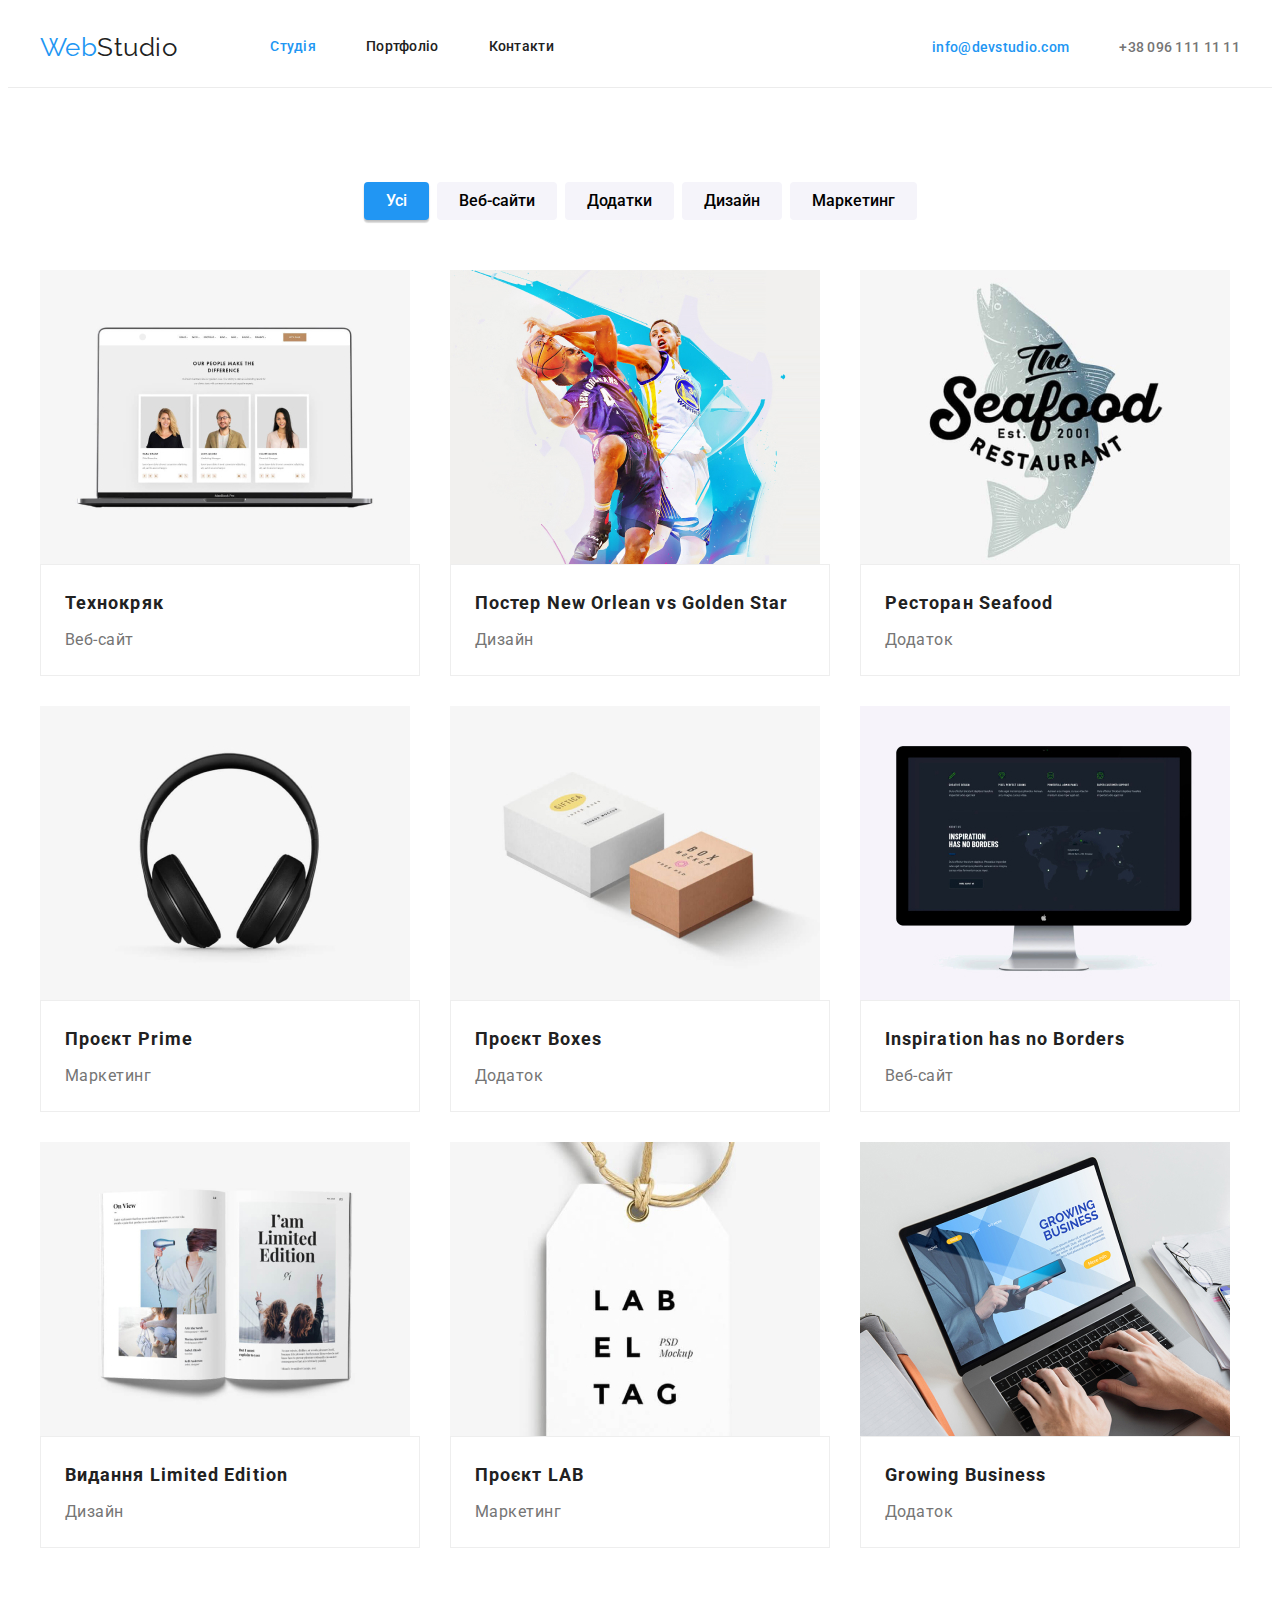
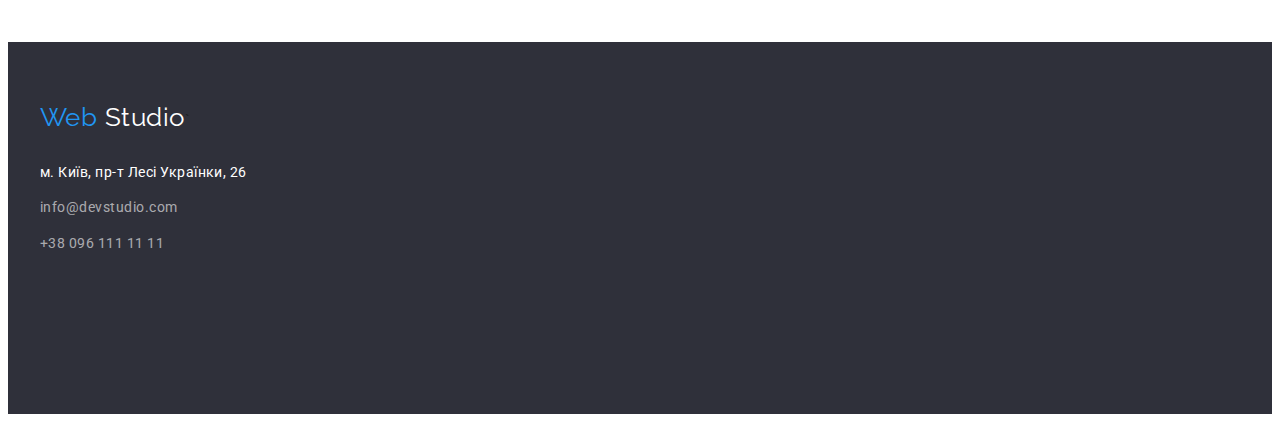
==== portfolio.html @ 03054c07 "initial comit" ====
<!DOCTYPE html>
<html lang="en">
  <head>
    <meta charset="UTF-8" />
    <meta http-equiv="X-UA-Compatible" content="IE=edge" />
    <meta name="viewport" content="width=device-width, initial-scale=1.0" />
    <title>Portfolio</title>
    <link
      rel="stylesheet"
      href="https://cdnjs.cloudflare.com/ajax/libs/modern-normalize/1.1.0/modern-normalize.min.css"
      integrity="sha512-wpPYUAdjBVSE4KJnH1VR1HeZfpl1ub8YT/NKx4PuQ5NmX2tKuGu6U/JRp5y+Y8XG2tV+wKQpNHVUX03MfMFn9Q=="
      crossorigin="anonymous"
      referrerpolicy="no-referrer"
    />
    <link
      href="https://fonts.googleapis.com/css2?family=Raleway:wght@700&family=Roboto:wght@400;500;700;900&display=swap"
      rel="stylesheet"
    />
    <link rel="stylesheet" href="./css/styles.css" />
  </head>
  <body>
    <!-- header -->
    <header class="page-header">
      <div class="container header-container">
        <nav class="header-nav">
          <a href="./index.html" class="logo">
            <span class="logo-web">Web</span> Studio
          </a>
          <ul class="site-nav list">
            <li class="item">
              <a href="./index.html" class="current link">Студія</a>
            </li>
            <li class="item">
              <a href="./portfolio.html" class="link">Портфоліо</a>
            </li>
            <li class="item"><a href="" class="link">Контакти</a></li>
          </ul>
        </nav>
        <ul class="contacts list">
          <li class="item">
            <a href="mailto:info@devstudio.co" class="email"
              >info@devstudio.com</a
            >
          </li>
          <li class="item">
            <a href="tel:+380961111111" class="number">+38 096 111 11 11</a>
          </li>
        </ul>
      </div>
    </header>
    <main>
      <section class="section">
        <div class="container">
          <ul class="button-items list">
            <li class="item">
              <button type="button" class="btn-portfolio btn-active">
                Усі
              </button>
            </li>
            <li class="item">
              <button type="button" class="btn-portfolio">Веб-сайти</button>
            </li>
            <li class="item">
              <button type="button" class="btn-portfolio">Додатки</button>
            </li>
            <li class="item">
              <button type="button" class="btn-portfolio">Дизайн</button>
            </li>
            <li class="item">
              <button type="button" class="btn-portfolio">Маркетинг</button>
            </li>
          </ul>

          <ul class="list cards flex-container">
            <li class="flex-element">
              <img width="370" src="./images/img1.jpg" alt="фото 1" />
              <div class="cards-border">
                <h2 class="photo-tittle">Технокряк</h2>
                <p class="photo-text">Веб-сайт</p>
              </div>
            </li>
            <li class="flex-element">
              <img width="370" src="./images/img2.jpg" alt="фото 2" />
              <div class="cards-border">
                <h2 class="photo-tittle">Постер New Orlean vs Golden Star</h2>
                <p class="photo-text">Дизайн</p>
              </div>
            </li>
            <li class="flex-element">
              <img width="370" src="./images/img3.jpg" alt="фото 3" />
              <div class="cards-border">
                <h2 class="photo-tittle">Ресторан Seafood</h2>
                <p class="photo-text">Додаток</p>
              </div>
            </li>
            <li class="flex-element">
              <img width="370" src="./images/img4.jpg" alt="фото 4" />
              <div class="cards-border">
                <h2 class="photo-tittle">Проєкт Prime</h2>
                <p class="photo-text">Маркетинг</p>
              </div>
            </li>
            <li class="flex-element">
              <img width="370" src="./images/img5.jpg" alt="фото 5" />
              <div class="cards-border">
                <h2 class="photo-tittle">Проєкт Boxes</h2>
                <p class="photo-text">Додаток</p>
              </div>
            </li>
            <li class="flex-element">
              <img width="370" src="./images/img6.jpg" alt="фото 6" />
              <div class="cards-border">
                <h2 class="photo-tittle">Inspiration has no Borders</h2>
                <p class="photo-text">Веб-сайт</p>
              </div>
            </li>
            <li class="flex-element">
              <img width="370" src="./images/img7.jpg" alt="фото 7" />
              <div class="cards-border">
                <h2 class="photo-tittle">Видання Limited Edition</h2>
                <p class="photo-text">Дизайн</p>
              </div>
            </li>
            <li class="flex-element">
              <img width="370" src="./images/img8.jpg" alt="фото 8" />
              <div class="cards-border">
                <h2 class="photo-tittle">Проєкт LAB</h2>
                <p class="photo-text">Маркетинг</p>
              </div>
            </li>
            <li class="flex-element">
              <img width="370" src="./images/img9.jpg" alt="фото 9" />
              <div class="cards-border">
                <h2 class="photo-tittle">Growing Business</h2>
                <p class="photo-text">Додаток</p>
              </div>
            </li>
          </ul>
        </div>
      </section>
    </main>
    <footer class="footer">
      <div class="container">
        <a href="./index.html" class="logo-footer"
          ><span class="logo-web">Web</span> Studio</a
        >`
        <address class="address">м. Київ, пр-т Лесі Українки, 26</address>
        <ul class="list">
          <li>
            <a href="mailto:info@devstudio.co" class="ft-mail contact-footer"
              >info@devstudio.com</a
            >
          </li>
          <li>
            <a href="tel:+380961111111" class="ft-contact contact-footer"
              >+38 096 111 11 11</a
            >
          </li>
        </ul>
      </div>
    </footer>
  </body>
</html>
---- css/styles.css ----
:root {
  --primary-text-tittle-color: #212121;
  --background-maintittle-color: #ffffff;
  --accent-color: #2196f3;
  --text-tell-color: #757575;
  --main-background-color: #2f303a;
  --primary-margine-right: 30px;
  --bakground-secondary-color: #F5F4FA;
}
body {
  color: var(--primary-text-tittle-color);
  background-color: var(--background-maintittle-color);
  letter-spacing: 0.03em;
  font-family: Roboto, sans-serif;
}
p,
h1,
h2,
h3,
h4,
h5,
h6{
  margin: 0px;
}
ul,
ol{
  margin: 0px;
  padding-left: 0px;
}
button{
  cursor: pointer;
}
.container {
  width: 1200px;
  margin: 0 auto;
  padding-left: 15px;
  padding-right: 15px;
}
.section{
  padding-top: 94px;
  padding-bottom: 94px;
}
img{
  display: block;
  max-width: 100%;
  height: auto;
}
/*утиліти */
.list {
  list-style: none;
}

/* header */
.site-nav {
  display: flex;
  align-items: center;
}
.site-nav .link{
  display: block;

}

.site-nav .item:not(:last-child) {
  margin-right: 50px;
}

.page-header {
  border-bottom: 1px solid #ECECEC;
}

.logo {
  padding:24px 0 24px 0;
  margin-right: 93px;
  display: flex;
  
  color: var(--primary-text-tittle-color);
  font-family: Raleway, sans-serif;
  text-decoration: none;
  font-size: 26px;
  line-height: 1.19; 
 
}

.logo-web {
  color: var(--accent-color);
  font-family: Raleway, sans-serif;
}


/* навігація сайтів хедер */
.link {
  color: var(--primary-text-tittle-color);
  font-weight: 500;
  font-size: 14px;
  line-height: 1.14;
  letter-spacing: 0.02em;
  text-decoration: none;

}
.current {
  color: var(--accent-color);
}

.header-container {
  display: flex;
  align-items: center;
}
.header-nav {
  display: flex;
}

.link:hover,
.link:focus {
  color: var(--accent-color);
}

/* контакти */

.contacts {
  display: flex;
  margin-left: auto;


  color: var(--primary-text-tittle-color);
  font-weight: 500;
  font-size: 14px;
  line-height: 1, 14;
  letter-spacing: 0.02em;
  
}
.contacts .item:not(:last-child) {
  margin-right: 50px;

}
.email {
  display:inline-flex;
  color: var(--accent-color);
  text-decoration: none;
  align-items: center;
}
.contacts-icons-email,
.contacts-icons-number{
  display: flex;
  align-items: center;
  fill: currentColor;
  margin-right: 10px;
}


.number {
  color: var(--text-tell-color);
  text-decoration: none;
  align-items: center;
  display: flex;
  justify-content: center;
}
.email:hover,
.email:focus {
  color: var(--accent-color);
}
.number:hover,
.number:focus {
  color: var(--accent-color);
}
/* головна-герой */
.hero {
  background-color: var(--main-background-color);
  width: 1600px;

}
.overlay{
  max-width: 1600px;
  height: 600px;
  background-image: linear-gradient(
    to right,
    rgba(47, 48, 58, 0.4),
    rgba(47, 48, 58, 0.4)
  ),
  url(../images/Img-bgr.jpg);
  background-position: center;
  background-size: cover;
  background-repeat: no-repeat;
  padding-top: 200px;
  padding-bottom: 200px;
  
}
.hero-tittle {
  margin-bottom: 30px;

  color: var(--background-maintittle-color);
  text-transform: uppercase;
  font-weight: 900;
  text-align: center;
  font-size: 44px;
  line-height: 1.36;
  letter-spacing: 0.06em;

}
.btn-hero {
  margin: 0 auto;                                                                                                     
  align-items: center;
  padding: 10px 32px;
  display:block;
 
  
  color: var(--background-maintittle-color);
  background-color: #2196f3;
  cursor: pointer;
  border-radius: 4px;
  font-family: inherit;
  font-weight: 700;
  font-size: 16px;
  line-height: 1.87;
  letter-spacing: 0.06em;
  text-align: center;
  box-shadow: 0px 4px 4px rgba(0, 0, 0, 0.15);
  border-radius: 4px;
  
}
.btn-hero:hover,
.btn-hero:focus {
  color: var(--accent-color);
}
/* вимоги */
.section-nopadding{
  padding-top: 94px;
}
.visually-hidden {
  position: absolute;
  width: 1px;
  height: 1px;
  margin: -1px;
  border: 0;
  padding: 0;
  white-space: nowrap;
  overflow: hidden;
}

.features-list {
  text-decoration: none;
  display: flex;
  flex-wrap: wrap;  

}

.features-list .item:not(:last-child) {
  margin-right: var(--primary-margine-right);
}


.features-box{
  display: flex;
  width: 270px;
  height: 120px;
  background-color: var(--bakground-secondary-color);
  align-items: center;
  justify-content: center;
  margin-bottom: 30px ;
  
}
.features-icons:not(:last-child){
  margin-right: 30px;
}

.features-title {
margin-bottom: 10px;

  display: block;
  font-size: 14px;
  line-height: 1.14;
  text-align: left;

}
.features-text {
  color: var(--text-tell-color);
  font-size: 14px;
  line-height: 1.71;
  text-align: left;
  vertical-align: top;
  width: 270px;

}
/* чим ми займаємося */
.title {
  margin-bottom: 50px;

  font-size: 36px;
  line-height: 1.16;
  text-align: center;
  vertical-align: top;
 
}
.portfolio-bagr{
  background-color: var(--bakground-secondary-color);
}

.portfolio-list {
  display: flex;
  flex-wrap: wrap;
}
.portfolio-list .item:not(:last-child)  {
  margin-right: var(--primary-margine-right);
  margin-left: auto;
}


/* наша команда */

.name {
  margin-bottom: 10px;

  font-size: 16px;
  line-height: 1.18;
  vertical-align: top;
  text-align: center;
  font-weight: 500;
}

.team-list {
  display: flex;
  flex-wrap: wrap;
}

.team-list .item:not(:last-child) {
  margin-right: var(--primary-margine-right);
}


.team-text {
  color: var(--text-tell-color);
  font-size: 16px;
  line-height: 1.18;
  vertical-align: top;
  text-align: center;
}
.person-info{
  padding-top:30px;
  padding-bottom:30px ;
  background:var(--background-maintittle-color) ;
  box-shadow: 0px 1px 3px rgba(0, 0, 0, 0.12), 0px 1px 1px rgba(0, 0, 0, 0.14), 0px 2px 1px rgba(0, 0, 0, 0.2);
  border-radius: 0px 0px 4px 4px;

}
/* footer */
.footer {
  padding-bottom: 60px;
  padding-top: 60px;
  background-color: var(--main-background-color);
  height: 252px;
}
.logo-footer{
  margin-bottom: 28px;
  color: var(--background-maintittle-color);
  font-family: Raleway, sans-serif;
  text-decoration: none;
  font-size: 26px;
  line-height: 1.19;
  display: inline-block;
}

.address {
  color: var(--background-maintittle-color);
  font-style: normal;
  font-size: 14px;
  margin-bottom: 12px;
  line-height: 1.71;
}
.contact-footer {
  text-decoration: none;
  color: rgba(255, 255, 255, 0.6);
  font-size: 14px;
  line-height: 1.71;
  display: block;
}
.ft-mail{
  margin-bottom: 12px ;
}
.contact-footer:hover,
.contact-footer:focus {
  color: var(--accent-color);
}

/* css для портфоліо */


.flex-container{
  display: flex;
  flex-wrap: wrap;
}

.flex-element{
  width: calc((100% - 60px)/3);
  margin-bottom: 30px;
  margin-right: 30px;
}
.flex-element:nth-child(3n){
  margin-right: 0;
}
.flex-element:nth-last-child(-n+3){
  margin-bottom: 0;
}
.button-items{
  display: flex;
  justify-content: center;
  margin-bottom: 50px;

}
 
.button-items .item:not(:last-child) {
  margin-right: 8px;
} 


.btn-portfolio {
  padding: 6px 22px;
  display: block;
  margin: 0px auto;

  font-family: Roboto,sans-serif;
  font-weight: 500;
  font-size: 16px;
  line-height: 1.62;
  text-align: center;
  background-color: #f5f4fa;
  border-radius: 4px;
  border: 0;
}

.btn-portfolio:hover,
.btn-portfolio:focus {
  color: var(--background-maintittle-color);
  background-color: var(--accent-color);
}
.btn-active {
  color: var(--background-maintittle-color);
  background-color: var(--accent-color);
  box-shadow: 0px 3px 1px rgba(0, 0, 0, 0.1), 0px 1px 2px rgba(0, 0, 0, 0.08), 0px 2px 2px rgba(0, 0, 0, 0.12);
  border-radius: 4px;
}
.photo-tittle {
  margin-bottom: 4px;

  font-size: 18px;
  line-height: 2;
  letter-spacing: 0.06em;
  font-weight: 700;
}
.photo-text {
  margin-bottom: 30px;

  color: var(--text-tell-color);
  font-size: 16px;
  line-height: 1.87;
}
.photo-text:nth-last-child(-n+3){
  margin-bottom: 0;
}
.cards-border{
  border: 1px solid #EEEEEE;
  padding: 20px 24px;
}
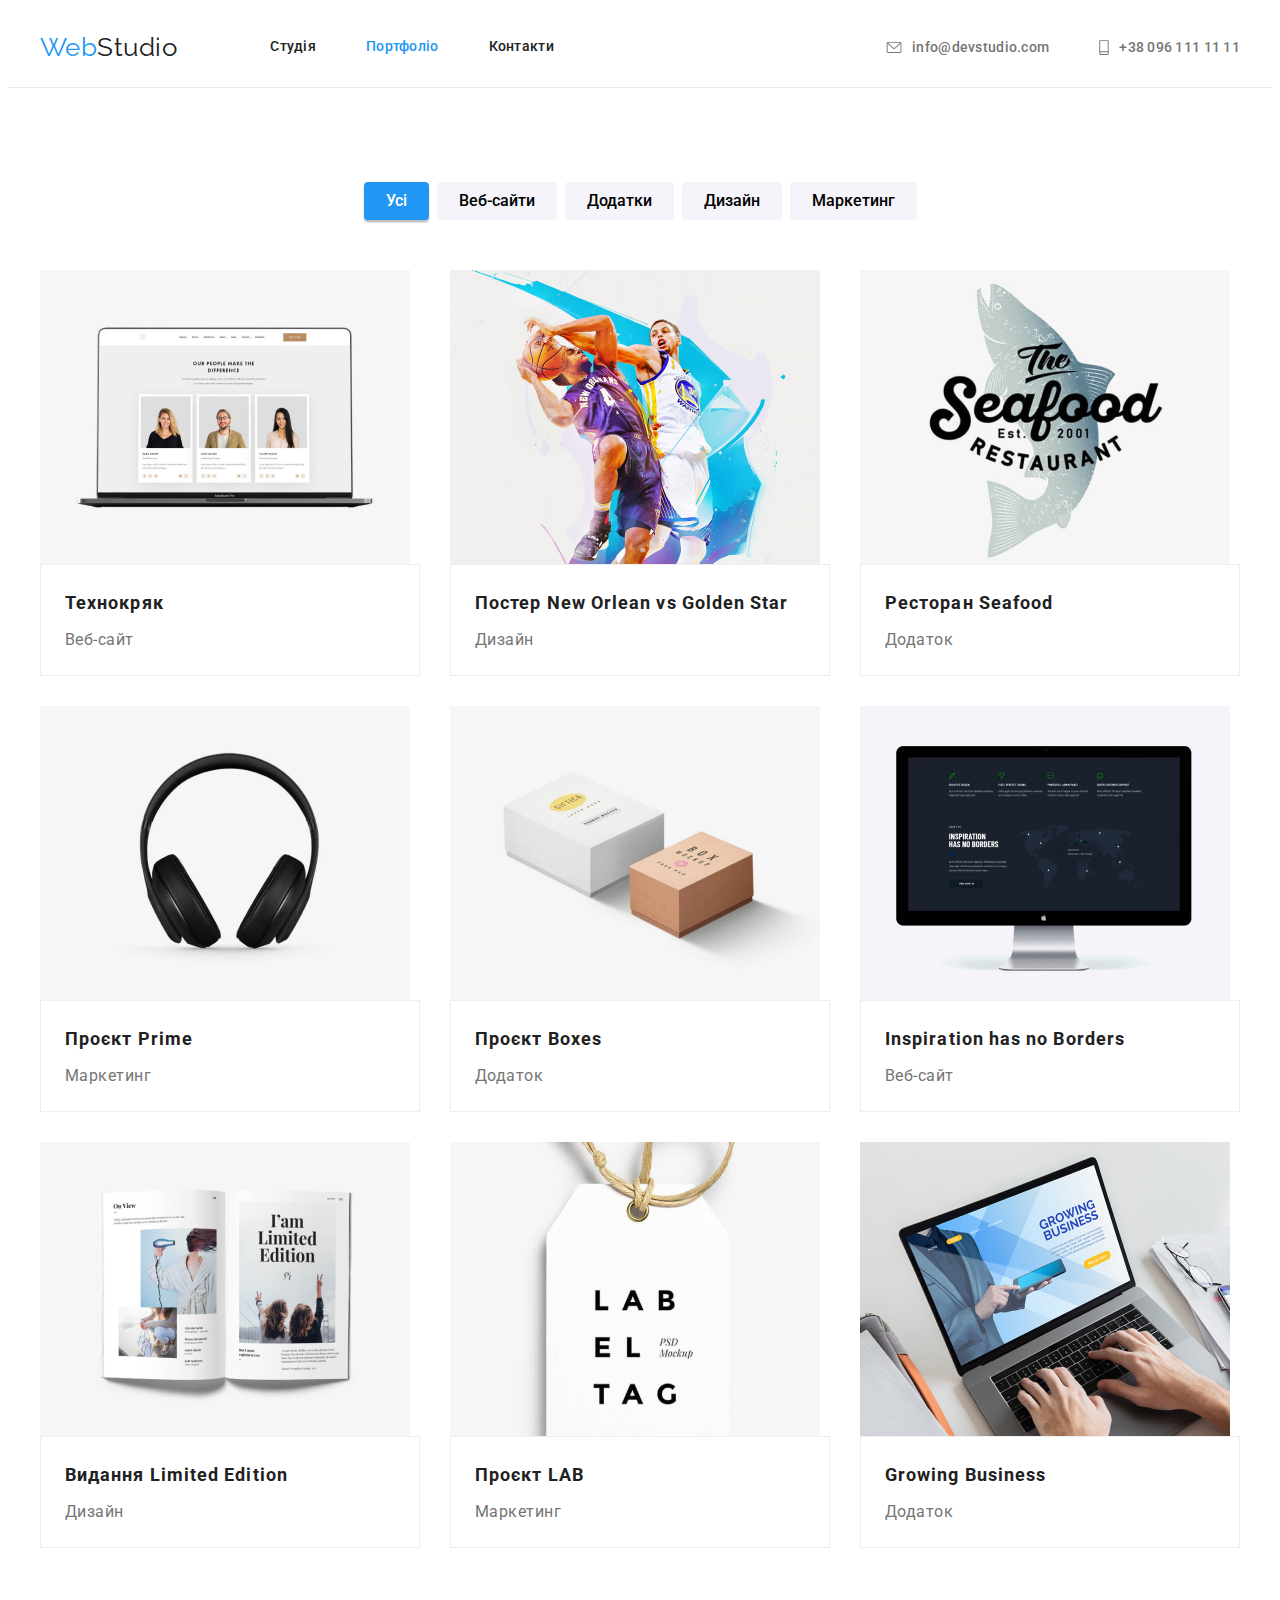
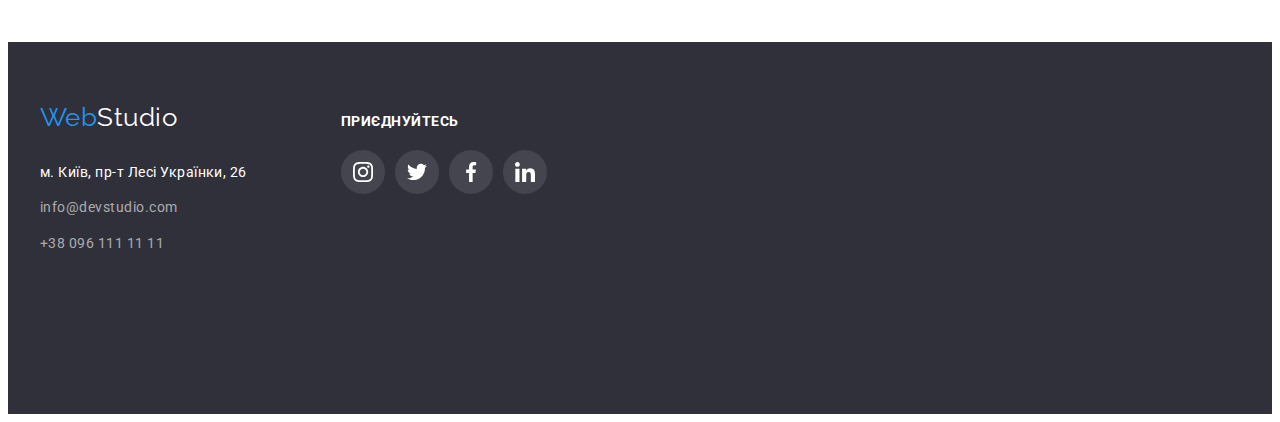
==== commit 474c0da2: "home work#4" ====
--- a/portfolio.html
+++ b/portfolio.html
@@ -28,22 +28,30 @@
           </a>
           <ul class="site-nav list">
             <li class="item">
-              <a href="./index.html" class="current link">Студія</a>
-            </li>
-            <li class="item">
-              <a href="./portfolio.html" class="link">Портфоліо</a>
+              <a href="./index.html" class="link">Студія</a>
+            </li>
+            <li class="item">
+              <a href="./portfolio.html" class="current link">Портфоліо</a>
             </li>
             <li class="item"><a href="" class="link">Контакти</a></li>
           </ul>
         </nav>
         <ul class="contacts list">
           <li class="item">
-            <a href="mailto:info@devstudio.co" class="email"
-              >info@devstudio.com</a
+            <a href="mailto:info@devstudio.co" class="email">
+              <svg class="contacts-icons-email" width="16" height="12">
+                <use href="./images/icons.svg#icon-icons-envelope"></use>
+              </svg>
+              info@devstudio.com</a
             >
           </li>
           <li class="item">
-            <a href="tel:+380961111111" class="number">+38 096 111 11 11</a>
+            <a href="tel:+380961111111" class="number">
+              <svg class="contacts-icons-number" width="10" height="16">
+                <use href="./images/icons.svg#icon-icons-smartphone"></use>
+              </svg>
+              +38 096 111 11 11</a
+            >
           </li>
         </ul>
       </div>
@@ -140,23 +148,58 @@
       </section>
     </main>
     <footer class="footer">
-      <div class="container">
-        <a href="./index.html" class="logo-footer"
-          ><span class="logo-web">Web</span> Studio</a
-        >`
-        <address class="address">м. Київ, пр-т Лесі Українки, 26</address>
-        <ul class="list">
-          <li>
-            <a href="mailto:info@devstudio.co" class="ft-mail contact-footer"
-              >info@devstudio.com</a
-            >
-          </li>
-          <li>
-            <a href="tel:+380961111111" class="ft-contact contact-footer"
-              >+38 096 111 11 11</a
-            >
-          </li>
-        </ul>
+      <div class="container-footer">
+        <div class="first-section">
+          <a href="./index.html" class="logo-footer"
+            ><span class="logo-web">Web</span> Studio</a
+          >
+          <address class="address">м. Київ, пр-т Лесі Українки, 26</address>
+          <ul class="list">
+            <li>
+              <a href="mailto:info@devstudio.co" class="ft-mail contact-footer"
+                >info@devstudio.com</a
+              >
+            </li>
+            <li>
+              <a href="tel:+380961111111" class="ft-contact contact-footer"
+                >+38 096 111 11 11</a
+              >
+            </li>
+          </ul>
+        </div>
+        <div class="second-section">
+          <h3 class="title-soc-footer">приєднуйтесь</h3>
+          <ul class="footer-list list">
+            <li class="footer-soc-items">
+              <a href="#" class="footer-soc-link">
+                <svg class="footer-soc-icons instagram" width="20" height="20">
+                  <use href="./images/icons.svg#icon-icons-instagram"></use>
+                </svg>
+              </a>
+            </li>
+            <li class="footer-soc-items">
+              <a href="#" class="footer-soc-link">
+                <svg class="footer-soc-icons twitter" width="20" height="20">
+                  <use href="./images/icons.svg#icon-icons-twitter"></use>
+                </svg>
+              </a>
+            </li>
+            <li class="footer-soc-items">
+              <a href="#" class="footer-soc-link">
+                <svg class="footer-soc-icons facebook" width="20" height="20">
+                  <use href="./images/icons.svg#icon-icons-facebook"></use>
+                </svg>
+              </a>
+            </li>
+            <li class="footer-soc-items">
+              <a href="#" class="footer-soc-link">
+                <svg class="footer-soc-icons linkedin" width="20" height="20">
+                  <use href="./images/icons.svg#icon-icons-linkedin"></use>
+                </svg>
+              </a>
+            </li>
+          </ul>
+        </div>
       </div>
     </footer>
   </body>
--- a/css/styles.css
+++ b/css/styles.css
@@ -132,12 +132,13 @@
   margin-right: 50px;
 
 }
-.email {
-  display:inline-flex;
-  color: var(--accent-color);
+.email{
+   display:inline-flex;
+  color: var(--text-tell-color);
   text-decoration: none;
   align-items: center;
 }
+
 .contacts-icons-email,
 .contacts-icons-number{
   display: flex;
@@ -324,9 +325,43 @@
 .team-list .item:not(:last-child) {
   margin-right: var(--primary-margine-right);
 }
+.person-list{
+  display: flex;
+  justify-content: center;
+  align-items: center;
+}
+.person-soc-items{
+  width: 44px;
+  height: 44px;
+ 
+}
+.person-soc-link:hover,
+.person-soc-link:focus{
+  background-color: #2196f3;
+  color: var(--background-maintittle-color);
+}
+.person-soc-icons{
+  fill: currentColor;
+}
+.person-soc-items:not(:last-child) {
+  margin-right: 10px;
+}
+.person-soc-link{
+  width: 100%;
+  height: 100%;
+  display: flex;
+  justify-content: center;
+  align-items: center;
+  border-radius: 50%;
+  color: #AFB1B8;;
+}
+
+
+
 
 
 .team-text {
+  margin-bottom: 16px;
   color: var(--text-tell-color);
   font-size: 16px;
   line-height: 1.18;
@@ -339,9 +374,58 @@
   background:var(--background-maintittle-color) ;
   box-shadow: 0px 1px 3px rgba(0, 0, 0, 0.12), 0px 1px 1px rgba(0, 0, 0, 0.14), 0px 2px 1px rgba(0, 0, 0, 0.2);
   border-radius: 0px 0px 4px 4px;
-
-}
+  
+}
+/* наші клієнти */
+
+.clients-items{
+  width: 170px;
+  height: 92px;
+  display: flex;
+  border: 1px solid #AFB1B8;
+  border-radius: 4px;
+  
+}
+.clients-link:hover,
+.clients-link:focus{
+  color: var(--accent-color);
+}
+.clients-items:hover,
+.clients-items:focus{
+  border: 1px solid var(--accent-color)
+  
+}
+
+ .clients-list{
+  display: flex;
+}
+.clients-link{
+  width: 100%;
+  height: 100%;
+  display: flex;
+  align-items: center;
+  justify-content: center;
+  color: #AFB1B8;;
+  
+}
+.clients-items:not(:last-child){
+   margin-right: 30px;
+}
+.clients-icons{
+  fill: currentColor;
+}
+
+
+
 /* footer */
+
+.container-footer{
+  width: 1200px;
+  margin: 0 auto;
+  padding-left: 15px;
+  padding-right: 15px;
+  display: flex;
+  }
 .footer {
   padding-bottom: 60px;
   padding-top: 60px;
@@ -349,16 +433,22 @@
   height: 252px;
 }
 .logo-footer{
+ 
   margin-bottom: 28px;
   color: var(--background-maintittle-color);
   font-family: Raleway, sans-serif;
   text-decoration: none;
   font-size: 26px;
   line-height: 1.19;
-  display: inline-block;
-}
+  display: flex;
+}
+.first-section{
+  margin-right: 94px;
+}
+
 
 .address {
+  
   color: var(--background-maintittle-color);
   font-style: normal;
   font-size: 14px;
@@ -379,6 +469,53 @@
 .contact-footer:focus {
   color: var(--accent-color);
 }
+.title-soc-footer{
+  margin-bottom: 20px;
+  display: block;
+  font-size: 14px;
+  line-height: 1.14;
+  text-align: left;
+  text-transform: uppercase;
+  color: var(--background-maintittle-color);
+  font-weight: 700;
+  padding-top: 12px;
+
+}
+
+.footer-list{
+  display: flex;
+  justify-content: center;
+}
+.footer-soc-items{
+  width: 44px;
+  height: 44px;
+  background-color:rgba(255, 255, 255, 0.1);
+  border-radius: 50%;
+  
+}
+.footer-soc-items:not(:last-child){
+   margin-right: 10px;
+}
+.footer-soc-link{
+  width: 100%;
+  height: 100%;
+  display: flex;
+  justify-content: center;
+  align-items: center;
+  color: var(--background-maintittle-color);
+  
+}
+.footer-soc-icons{
+  fill: currentColor;
+}
+.footer-soc-items:hover,
+.footer-soc-items:focus{
+  color: var(--background-maintittle-color);
+  background-color: var(--accent-color);
+}
+
+
+
 
 /* css для портфоліо */
 
@@ -387,11 +524,18 @@
   display: flex;
   flex-wrap: wrap;
 }
+
 
 .flex-element{
   width: calc((100% - 60px)/3);
   margin-bottom: 30px;
   margin-right: 30px;
+  border: 0px solid #EEEEEE;
+}
+.flex-element:hover,
+.flex-element:focus{
+  box-shadow: 0px 1px 1px rgba(0, 0, 0, 0.12), 0px 4px 4px rgba(0, 0, 0, 0.06), 1px 4px 6px rgba(0, 0, 0, 0.16);
+
 }
 .flex-element:nth-child(3n){
   margin-right: 0;
@@ -424,12 +568,15 @@
   background-color: #f5f4fa;
   border-radius: 4px;
   border: 0;
+  
 }
 
 .btn-portfolio:hover,
 .btn-portfolio:focus {
   color: var(--background-maintittle-color);
   background-color: var(--accent-color);
+  box-shadow: 0px 3px 1px rgba(0, 0, 0, 0.1), 0px 1px 2px rgba(0, 0, 0, 0.08), 0px 2px 2px rgba(0, 0, 0, 0.12);
+  border-radius: 4px;
 }
 .btn-active {
   color: var(--background-maintittle-color);
@@ -455,6 +602,7 @@
 .photo-text:nth-last-child(-n+3){
   margin-bottom: 0;
 }
+
 .cards-border{
   border: 1px solid #EEEEEE;
   padding: 20px 24px;
